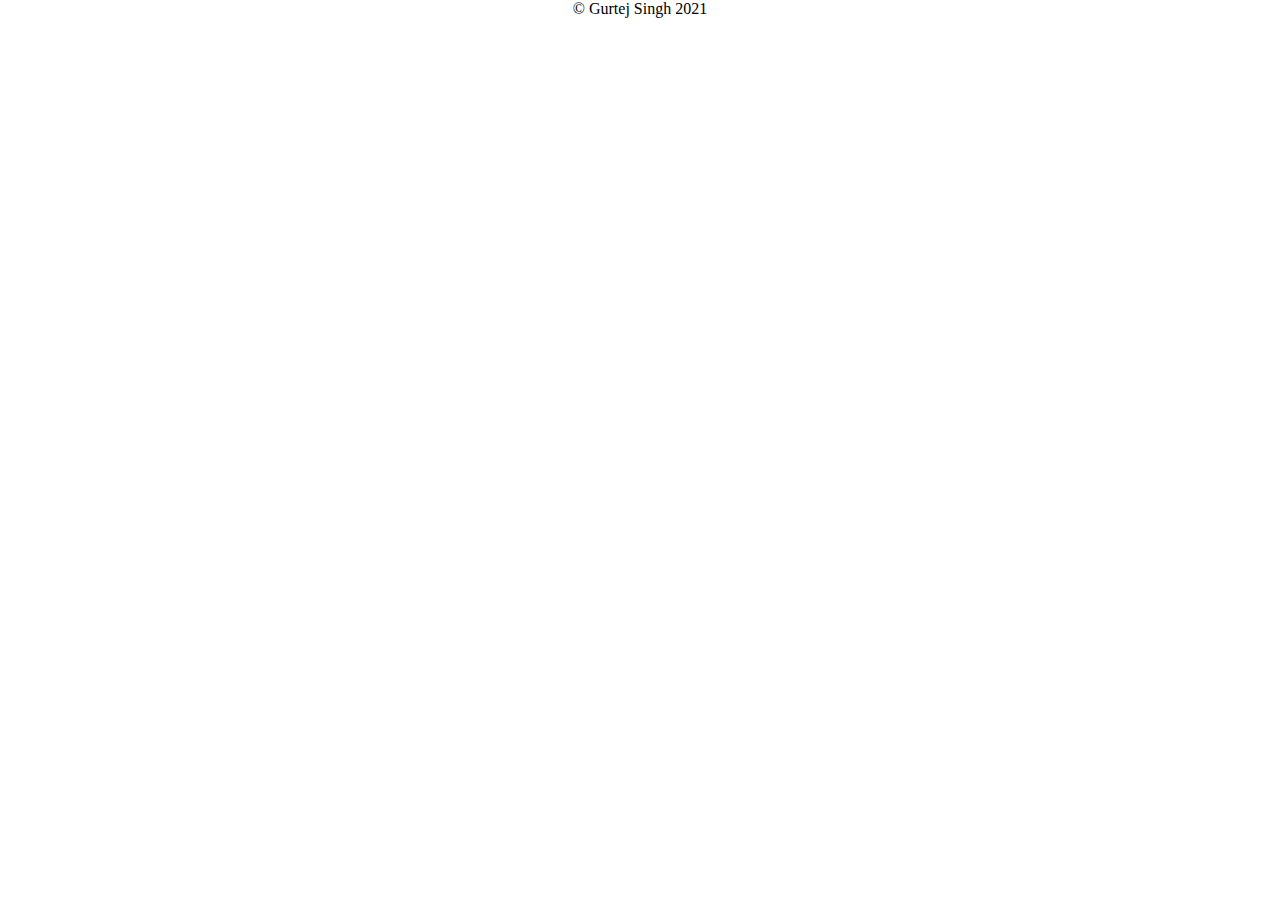
==== index.html @ 052fc452 "removing elements from html file" ====
<!DOCTYPE html>
<html lang="en">

<head>
    <meta charset="UTF-8">
    <meta http-equiv="X-UA-Compatible" content="IE=edge">
    <meta name="viewport" content="width=device-width, initial-scale=1.0">

    <!-- linked Font awesome library -->


    <!-- Linked Google fonts library -->

    <link rel="preconnect" href="https://fonts.googleapis.com">
    <link rel="preconnect" href="https://fonts.gstatic.com" crossorigin>
    <link href="https://fonts.googleapis.com/css2?family=Montserrat&display=swap" rel="stylesheet">

    <!-- linked Bulma library -->

    <link rel="stylesheet" href="https://cdn.jsdelivr.net/npm/bulma@0.9.3/css/bulma.min.css">

    <!-- Linked Css file -->

    <link rel="stylesheet" href="./assets/style.css" />

    <!-- Website Title -->

    <title>Weather Dashboard | Weatherex</title>
</head>

<body>



    <footer>
        <nav>
            <p>&copy; Gurtej Singh 2021</p>
        </nav>
    </footer>

    <!-- Linked library frameworks & API's -->

    <!-- Linked Bootstrap Library  -->

    <link href="https://cdn.jsdelivr.net/npm/bootstrap@5.1.3/dist/css/bootstrap.min.css" rel="stylesheet"
        integrity="sha384-1BmE4kWBq78iYhFldvKuhfTAU6auU8tT94WrHftjDbrCEXSU1oBoqyl2QvZ6jIW3" crossorigin="anonymous">

    <!-- Linked Moments.js library -->

    <script src="https://cdnjs.cloudflare.com/ajax/libs/moment.js/2.29.1/moment.min.js"
        integrity="sha512-qTXRIMyZIFb8iQcfjXWCO8+M5Tbc38Qi5WzdPOYZHIlZpzBHG3L3by84BBBOiRGiEb7KKtAOAs5qYdUiZiQNNQ=="
        crossorigin="anonymous" referrerpolicy="no-referrer"></script>

    <!-- Linked JavaScript file -->

    <script src="./assets/script.js"></script>

    <!-- Linked Jquery libary -->

    <script src="https://code.jquery.com/jquery-3.6.0.min.js"
        integrity="sha256-/xUj+3OJU5yExlq6GSYGSHk7tPXikynS7ogEvDej/m4=" crossorigin="anonymous"></script>


</body>

</html>
---- assets/style.css ----
* {
    margin: 0;
    padding: 0;
    box-sizing: border-box;
}
.search {
    display: flex;
    align-items: center;
    justify-content: center;
  }
  
  button {
    margin: 0.5em;
    border-radius: 50%;
    border: none;
    height: 44px;
    width: 44px;
    outline: none;
    background: transparent;
    color: #000;
    cursor: pointer;
    transition: 0.2s ease-in-out;
  }
  
  input.search-bar {
    border: none;
    outline: none;
    padding: 0.4em 1em;
    border-radius: 24px;
    background: #7c7c7c2b;
    color: #000;
    font-family: inherit;
    font-size: 105%;
    width: calc(100% - 100px);
  }

  button:hover {
    background: #7c7c7c6b;
    border-radius: 0px;
  }

header {
    background-color: black;
    color: white;
    text-align: center;
    padding: 10px;
}
#sideMenu {
    background-color: #f2f2f2;
    height: flex;
}
#sideMenu ul li {
    list-style: none;
    text-transform: capitalize;
}

#currentUVSpan {
    padding: 5px;
}

footer {
    display: block;
}

p {
    display: flex;
    justify-content: center;
    align-items: center;
}
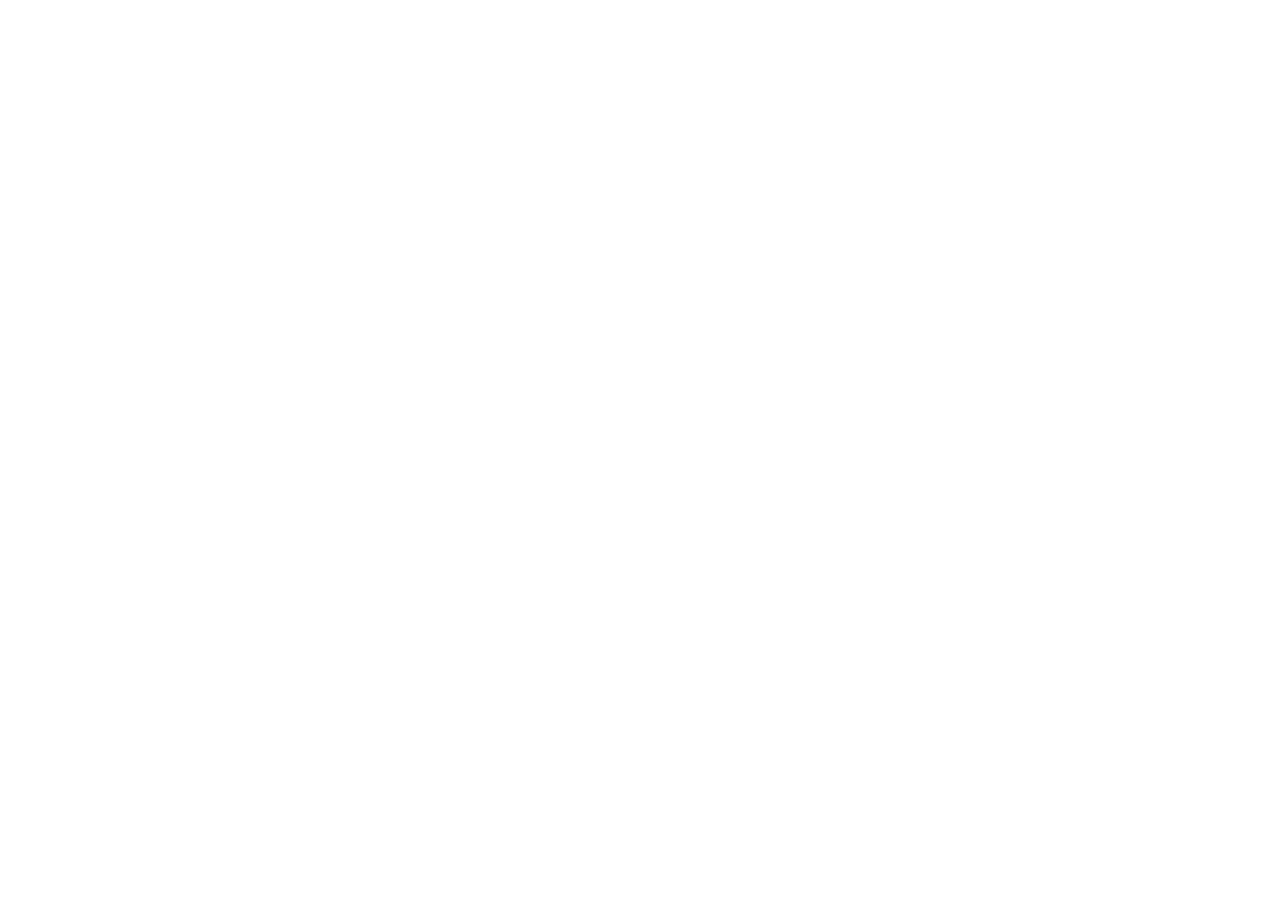
==== commit 21830f6c: "initialised html file" ====
--- a/index.html
+++ b/index.html
@@ -1,66 +1,12 @@
 <!DOCTYPE html>
 <html lang="en">
-
 <head>
     <meta charset="UTF-8">
     <meta http-equiv="X-UA-Compatible" content="IE=edge">
     <meta name="viewport" content="width=device-width, initial-scale=1.0">
-
-    <!-- linked Font awesome library -->
-
-
-    <!-- Linked Google fonts library -->
-
-    <link rel="preconnect" href="https://fonts.googleapis.com">
-    <link rel="preconnect" href="https://fonts.gstatic.com" crossorigin>
-    <link href="https://fonts.googleapis.com/css2?family=Montserrat&display=swap" rel="stylesheet">
-
-    <!-- linked Bulma library -->
-
-    <link rel="stylesheet" href="https://cdn.jsdelivr.net/npm/bulma@0.9.3/css/bulma.min.css">
-
-    <!-- Linked Css file -->
-
-    <link rel="stylesheet" href="./assets/style.css" />
-
-    <!-- Website Title -->
-
-    <title>Weather Dashboard | Weatherex</title>
+    <title>Document</title>
 </head>
-
 <body>
-
-
-
-    <footer>
-        <nav>
-            <p>&copy; Gurtej Singh 2021</p>
-        </nav>
-    </footer>
-
-    <!-- Linked library frameworks & API's -->
-
-    <!-- Linked Bootstrap Library  -->
-
-    <link href="https://cdn.jsdelivr.net/npm/bootstrap@5.1.3/dist/css/bootstrap.min.css" rel="stylesheet"
-        integrity="sha384-1BmE4kWBq78iYhFldvKuhfTAU6auU8tT94WrHftjDbrCEXSU1oBoqyl2QvZ6jIW3" crossorigin="anonymous">
-
-    <!-- Linked Moments.js library -->
-
-    <script src="https://cdnjs.cloudflare.com/ajax/libs/moment.js/2.29.1/moment.min.js"
-        integrity="sha512-qTXRIMyZIFb8iQcfjXWCO8+M5Tbc38Qi5WzdPOYZHIlZpzBHG3L3by84BBBOiRGiEb7KKtAOAs5qYdUiZiQNNQ=="
-        crossorigin="anonymous" referrerpolicy="no-referrer"></script>
-
-    <!-- Linked JavaScript file -->
-
-    <script src="./assets/script.js"></script>
-
-    <!-- Linked Jquery libary -->
-
-    <script src="https://code.jquery.com/jquery-3.6.0.min.js"
-        integrity="sha256-/xUj+3OJU5yExlq6GSYGSHk7tPXikynS7ogEvDej/m4=" crossorigin="anonymous"></script>
-
-
+    
 </body>
-
 </html>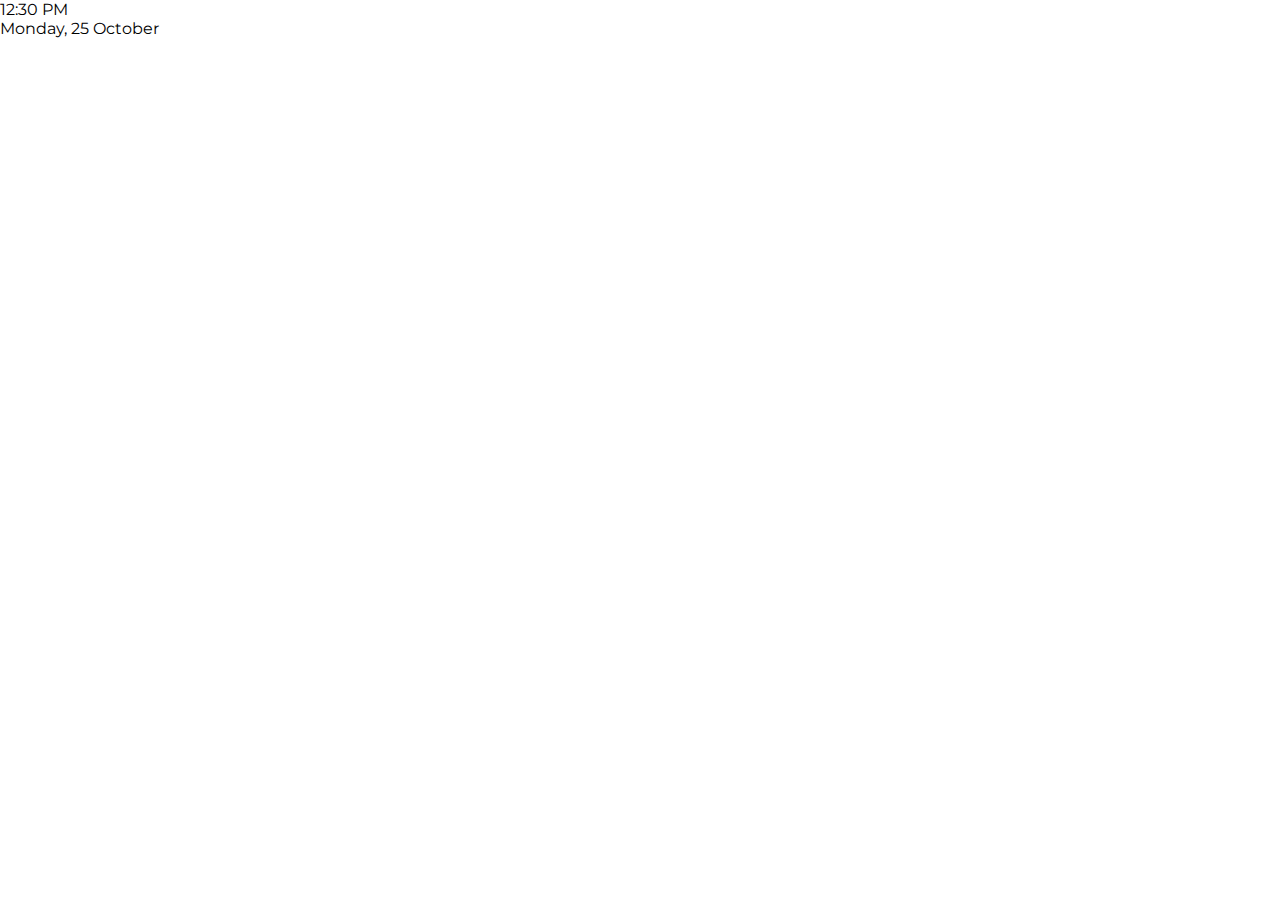
==== commit 6d94e24b: "added time and date dashboard" ====
--- a/index.html
+++ b/index.html
@@ -1,12 +1,47 @@
 <!DOCTYPE html>
 <html lang="en">
+
 <head>
     <meta charset="UTF-8">
     <meta http-equiv="X-UA-Compatible" content="IE=edge">
     <meta name="viewport" content="width=device-width, initial-scale=1.0">
-    <title>Document</title>
+
+    <!-- Linked css file -->
+
+    <link rel="stylesheet" href="/assets/style.css">
+
+    <!-- Linked Google fonts -->
+
+    <link rel="preconnect" href="https://fonts.googleapis.com">
+    <link rel="preconnect" href="https://fonts.gstatic.com" crossorigin>
+    <link href="https://fonts.googleapis.com/css2?family=Montserrat:wght@200&display=swap" rel="stylesheet">
+
+    <!-- Website title -->
+
+    <title>Weatherex | Weather Dashboard</title>
+
 </head>
+
 <body>
-    
-</body>
-</html>+
+     <!-- Time & date dashboard -->
+
+     <div class="container">
+        <div class="current-info">
+
+            <div class="date-container">
+                <div class="time" id="time">
+                    12:30 <span id="am-pm">PM</span>
+                </div>
+                <div class="date" id="date">
+                    Monday, 25 October
+                </div>
+
+
+                <!-- Weather side-bar -->
+
+                <div class="others" id="current-weather-items">
+
+
+                </div>
+            </div>--- a/assets/style.css
+++ b/assets/style.css
@@ -0,0 +1,14 @@
+*{
+    box-sizing: border-box;
+    margin:0;
+    padding:0;
+}
+
+body{
+    background-image: url('https://source.unsplash.com/1600x900/?landscape');
+    background-repeat: no-repeat;
+    background-size:cover;
+    overflow:hidden;
+    height: 100vh;
+    font-family: 'Montserrat', sans-serif;
+}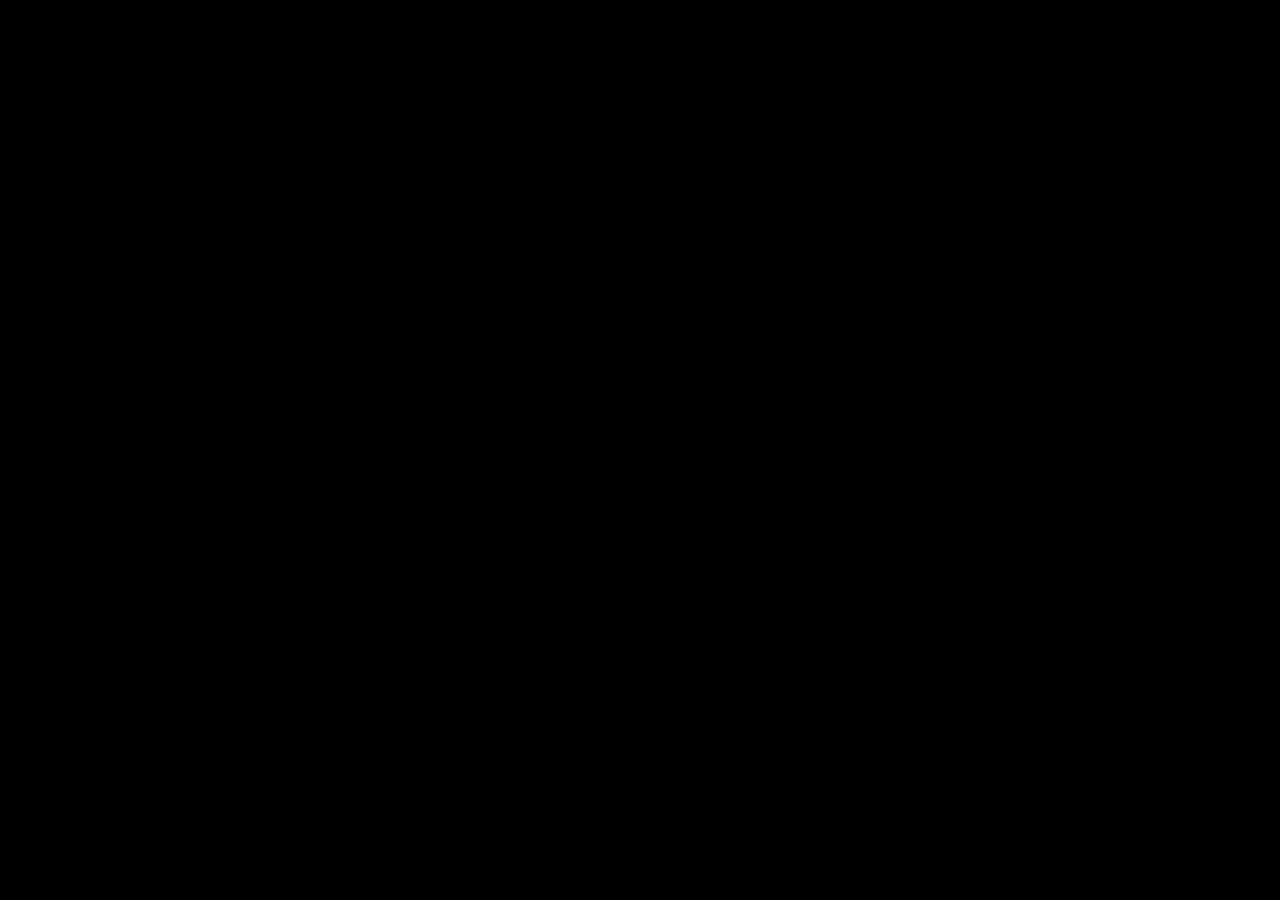
==== commit 92ce839c: "added elements to html file" ====
--- a/index.html
+++ b/index.html
@@ -24,9 +24,9 @@
 
 <body>
 
-     <!-- Time & date dashboard -->
+    <!-- Time & date dashboard -->
 
-     <div class="container">
+    <div class="container">
         <div class="current-info">
 
             <div class="date-container">
--- a/assets/style.css
+++ b/assets/style.css
@@ -11,4 +11,5 @@
     overflow:hidden;
     height: 100vh;
     font-family: 'Montserrat', sans-serif;
+    background-color: #000;
 }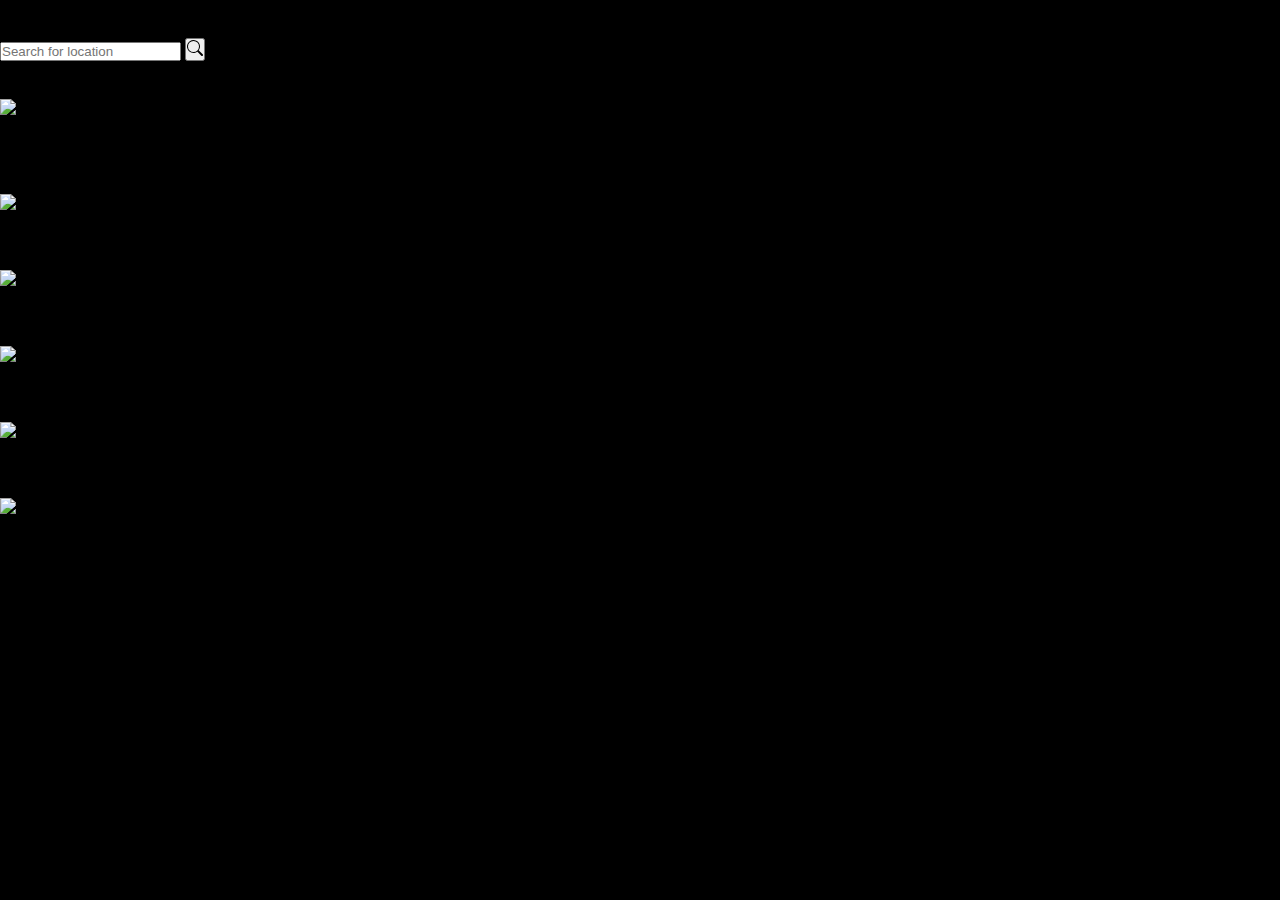
==== commit 0b50eccb: "added js link into html file" ====
--- a/index.html
+++ b/index.html
@@ -44,4 +44,97 @@
 
 
                 </div>
-            </div>+            </div>
+
+            <!-- Search input - weather locations -->
+
+            <form class="search-forecast">
+                <input id="weather-type" type="text" class="search-bar" placeholder="Search for location">
+                <button id="search-button">
+
+                    <svg xmlns="http://www.w3.org/2000/svg" width="16" height="16" fill="currentColor"
+                        class="bi bi-search" viewBox="0 0 16 16">
+                        <path
+                            d="M11.742 10.344a6.5 6.5 0 1 0-1.397 1.398h-.001c.03.04.062.078.098.115l3.85 3.85a1 1 0 0 0 1.415-1.414l-3.85-3.85a1.007 1.007 0 0 0-.115-.1zM12 6.5a5.5 5.5 0 1 1-11 0 5.5 5.5 0 0 1 11 0z" />
+                    </svg>
+                </button>
+            </form>
+
+            <!-- Country and time-zone location  -->
+
+            <div class="place-container">
+                <div class="time-zone" id="time-zone">ACDT/Adelaide</div>
+                <div id="country" class="country">AUS</div>
+            </div>
+        </div>
+    </div>
+
+    <!-- Future weather forecast -->
+
+    <div class="future-forecast">
+        <div class="today" id="current-temp">
+            <img src="http://openweathermap.org/img/wn/10d@2x.png" alt="weather icon" class="w-icon">
+            <div class="other">
+                <div class="day">Monday</div>
+                <div class="temp">Night - 25.6&#176; C</div>
+                <div class="temp">Day - 35.6&#176; C</div>
+            </div>
+        </div>
+
+        <!-- 7-day weather forecast -->
+
+        <div class="weather-forecast" id="weather-forecast">
+            <div class="weather-forecast-item">
+                <div class="day">Tue</div>
+                <img src="http://openweathermap.org/img/wn/10d@2x.png" alt="weather icon" class="w-icon">
+                <div class="temp">Night - 25.6&#176; C</div>
+                <div class="temp">Day - 35.6&#176; C</div>
+            </div>
+            <div class="weather-forecast-item">
+                <div class="day">Wed</div>
+                <img src="http://openweathermap.org/img/wn/10d@2x.png" alt="weather icon" class="w-icon">
+                <div class="temp">Night - 25.6&#176; C</div>
+                <div class="temp">Day - 35.6&#176; C</div>
+            </div>
+            <div class="weather-forecast-item">
+                <div class="day">Thur</div>
+                <img src="http://openweathermap.org/img/wn/10d@2x.png" alt="weather icon" class="w-icon">
+                <div class="temp">Night - 25.6&#176; C</div>
+                <div class="temp">Day - 35.6&#176; C</div>
+            </div>
+            <div class="weather-forecast-item">
+                <div class="day">Fri</div>
+                <img src="http://openweathermap.org/img/wn/10d@2x.png" alt="weather icon" class="w-icon">
+                <div class="temp">Night - 25.6&#176; C</div>
+                <div class="temp">Day - 35.6&#176; C</div>
+            </div>
+            <div class="weather-forecast-item">
+                <div class="day">Sat</div>
+                <img src="http://openweathermap.org/img/wn/10d@2x.png" alt="weather icon" class="w-icon">
+                <div class="temp">Night - 25.6&#176; C</div>
+                <div class="temp">Day - 35.6&#176; C</div>
+            </div>
+
+        </div>
+    </div>
+
+    <!-- Linked JavaScript file -->
+
+    <script src="./assets/script.js"></script>
+
+    <!-- Linked Bootstrap Library  -->
+
+    <link href="https://cdn.jsdelivr.net/npm/bootstrap@5.1.3/dist/css/bootstrap.min.css" rel="stylesheet"
+        integrity="sha384-1BmE4kWBq78iYhFldvKuhfTAU6auU8tT94WrHftjDbrCEXSU1oBoqyl2QvZ6jIW3" crossorigin="anonymous">
+
+    <!-- Linked Moments.js library -->
+
+    <script src="https://cdnjs.cloudflare.com/ajax/libs/moment.js/2.29.1/moment.min.js"
+        integrity="sha512-qTXRIMyZIFb8iQcfjXWCO8+M5Tbc38Qi5WzdPOYZHIlZpzBHG3L3by84BBBOiRGiEb7KKtAOAs5qYdUiZiQNNQ=="
+        crossorigin="anonymous" referrerpolicy="no-referrer"></script>
+
+
+
+</body>
+
+</html>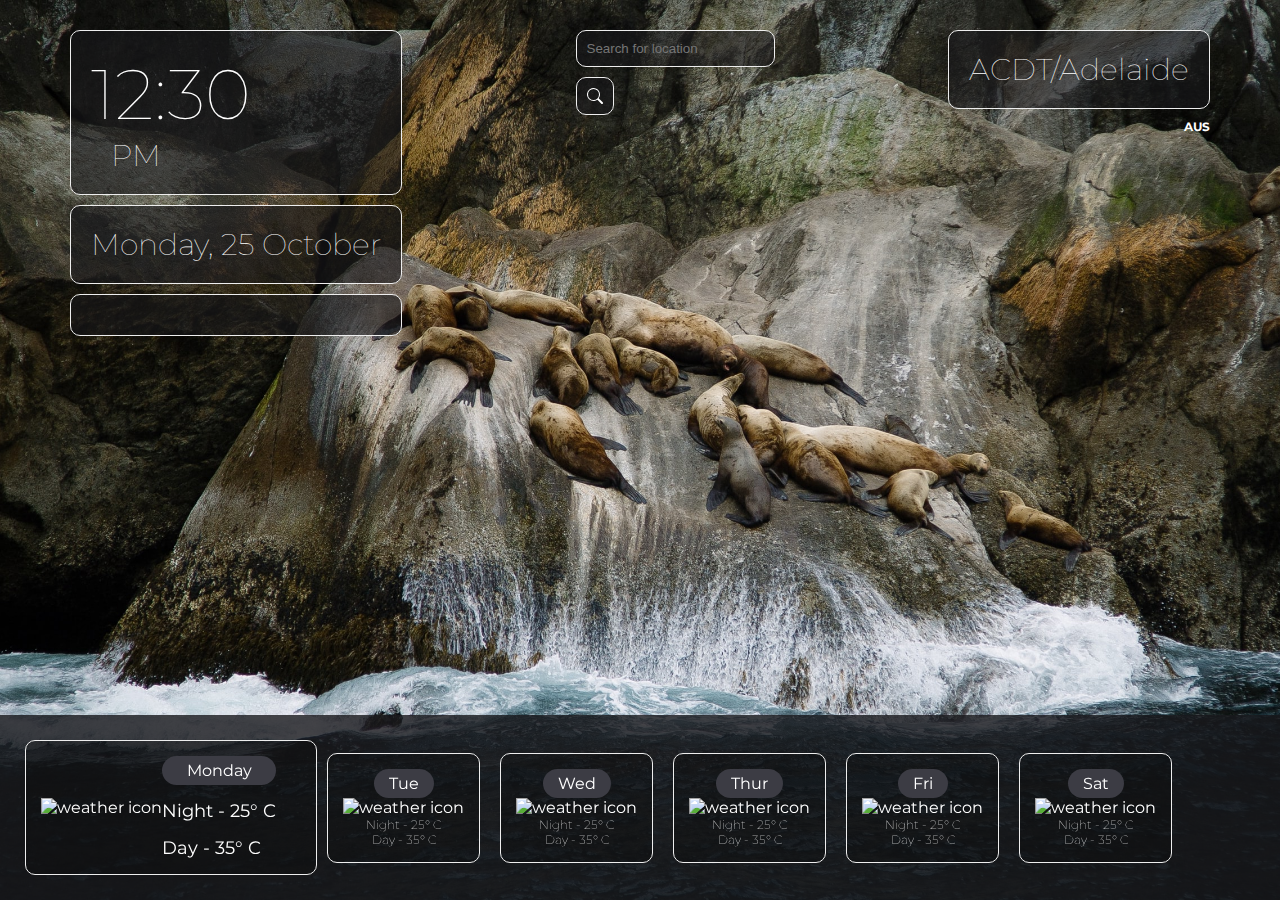
==== commit 2c0bfa18: "changed api key" ====
--- a/index.html
+++ b/index.html
@@ -76,8 +76,8 @@
             <img src="http://openweathermap.org/img/wn/10d@2x.png" alt="weather icon" class="w-icon">
             <div class="other">
                 <div class="day">Monday</div>
-                <div class="temp">Night - 25.6&#176; C</div>
-                <div class="temp">Day - 35.6&#176; C</div>
+                <div class="temp">Night - 25&#176; C</div>
+                <div class="temp">Day - 35&#176; C</div>
             </div>
         </div>
 
@@ -87,32 +87,32 @@
             <div class="weather-forecast-item">
                 <div class="day">Tue</div>
                 <img src="http://openweathermap.org/img/wn/10d@2x.png" alt="weather icon" class="w-icon">
-                <div class="temp">Night - 25.6&#176; C</div>
-                <div class="temp">Day - 35.6&#176; C</div>
+                <div class="temp">Night - 25&#176; C</div>
+                <div class="temp">Day - 35&#176; C</div>
             </div>
             <div class="weather-forecast-item">
                 <div class="day">Wed</div>
                 <img src="http://openweathermap.org/img/wn/10d@2x.png" alt="weather icon" class="w-icon">
-                <div class="temp">Night - 25.6&#176; C</div>
-                <div class="temp">Day - 35.6&#176; C</div>
+                <div class="temp">Night - 25&#176; C</div>
+                <div class="temp">Day - 35&#176; C</div>
             </div>
             <div class="weather-forecast-item">
                 <div class="day">Thur</div>
                 <img src="http://openweathermap.org/img/wn/10d@2x.png" alt="weather icon" class="w-icon">
-                <div class="temp">Night - 25.6&#176; C</div>
-                <div class="temp">Day - 35.6&#176; C</div>
+                <div class="temp">Night - 25&#176; C</div>
+                <div class="temp">Day - 35&#176; C</div>
             </div>
             <div class="weather-forecast-item">
                 <div class="day">Fri</div>
                 <img src="http://openweathermap.org/img/wn/10d@2x.png" alt="weather icon" class="w-icon">
-                <div class="temp">Night - 25.6&#176; C</div>
-                <div class="temp">Day - 35.6&#176; C</div>
+                <div class="temp">Night - 25&#176; C</div>
+                <div class="temp">Day - 35&#176; C</div>
             </div>
             <div class="weather-forecast-item">
                 <div class="day">Sat</div>
                 <img src="http://openweathermap.org/img/wn/10d@2x.png" alt="weather icon" class="w-icon">
-                <div class="temp">Night - 25.6&#176; C</div>
-                <div class="temp">Day - 35.6&#176; C</div>
+                <div class="temp">Night - 25&#176; C</div>
+                <div class="temp">Day - 35&#176; C</div>
             </div>
 
         </div>
--- a/assets/style.css
+++ b/assets/style.css
@@ -5,11 +5,241 @@
 }
 
 body{
-    background-image: url('https://source.unsplash.com/1600x900/?landscape');
+    /* background-image: url('https://source.unsplash.com/1600x900/?landscape'); */
+    background-image: url('/daniel-tong-dxYdPSuBr-U-unsplash.jpg');
     background-repeat: no-repeat;
     background-size:cover;
     overflow:hidden;
     height: 100vh;
     font-family: 'Montserrat', sans-serif;
     background-color: #000;
+}
+
+.container {
+    padding: 20px 70px;
+    color:#000000;
+}
+
+.time, .date {
+    color: #fff;
+    display: flex;
+    flex-direction: column;
+    background: rgba(24,24,27, 0.6);
+    padding:20px;
+    border-radius: 10px;
+    margin: 10px 0;
+    border: 1px solid #eee;
+}
+
+.country {
+    color: #fff;
+}
+
+.time-zone {
+    color: #fff;
+    display: flex;
+    flex-direction: column;
+    background: rgba(24,24,27, 0.6);
+    padding:20px;
+    border-radius: 10px;
+    margin: 10px 0;
+    border: 1px solid #eee;
+}
+
+.current-info {
+    display: flex;
+    justify-content: space-between;
+    flex-wrap: wrap;
+}
+.date-container {
+    font-weight: 100;
+}
+.date-container .time {
+    font-size: 70px;
+}
+
+.date-container #am-pm {
+    font-size: 30px;
+    margin-left: 20px;
+}
+
+.date-container .date {
+    font-size: 30px;
+}
+
+.place-container {
+    text-align: end;
+}
+
+.place-container .time-zone {
+    font-size: 30px;
+    font-weight: 100;
+}
+
+.place-container .country {
+    font-size: 12px;
+    font-weight: 700;
+}
+
+.current-info .others {
+    color: #fff;
+    display: flex;
+    flex-direction: column;
+    background: rgba(24,24,27, 0.6);
+    padding:20px;
+    border-radius: 10px;
+    margin: 10px 0;
+    border: 1px solid #eee;
+}
+
+button, #search-button {
+    color: #fff;
+    display: flex;
+    background: rgba(24,24,27, 0.6);
+    padding:10px;
+    border-radius: 10px;
+    margin: 10px 0;
+    border: 1px solid #eee;
+  }
+  
+  input.search-bar {
+    color: #fff;
+    display: flex;
+    flex-direction: column;
+    background: rgba(24,24,27, 0.6);
+    padding:10px;
+    border-radius: 10px;
+    margin: 10px 0;
+    border: 1px solid #eee;
+  }
+  
+  button:hover {
+    background: transparent
+  }
+
+.current-info .others .weather-item {
+    display: flex;
+    justify-content: space-between;
+}
+
+
+.future-forecast {
+    background: rgba(24,24,27,0.8);
+    padding: 25px;
+    position: fixed;
+    bottom: 0;
+    display: flex;
+    color:white;
+    width: 100%;
+    align-items: center;
+    justify-content: center;
+    overflow-y: hidden;
+}
+
+.future-forecast .today {
+    display: flex;
+    align-items: center;
+    justify-content: center;
+    border: 1px solid #eee;
+    border-radius: 10px;
+    padding:15px;
+    padding-right: 40px;
+    border-radius: 10px;
+    background: rgba(0,0,0,0.2)
+}
+
+.future-forecast .today .day {
+    padding: 5px 15px;
+    background: #3c3c44;
+    border-radius: 50px;
+    text-align: center;
+}
+
+.future-forecast .today .temp {
+    font-size: 18px;
+    padding-top: 15px;
+}
+
+.future-forecast .weather-forecast {
+    display: flex;
+}
+
+.weather-forecast .weather-forecast-item {
+    display: flex;
+    flex-direction: column;
+    align-items: center;
+    justify-content: center;
+    margin: 0 10px;
+    border: 1px solid #eee;
+    padding: 15px;
+    border-radius: 10px;
+    background: rgba(0,0,0,0.2)
+}
+
+.weather-forecast .weather-forecast-item .day {
+    padding: 5px 15px;
+    background: #3C3C44;
+    border-radius: 50px;
+    text-align: center;
+}
+
+.weather-forecast .weather-forecast-item .temp {
+    font-weight: 100;
+    font-size: 12px;
+}
+
+
+@media only screen and  (max-width:730px) {
+    
+    .container {
+        padding: 20px;
+    }
+    
+    .future-forecast {
+        justify-content: start;
+        align-items: none;
+        overflow-y: scroll;
+    }
+
+    .future-forecast .today .temp { 
+        font-size: 16px;
+    }
+
+    .date-container .time {
+        font-size: 50px;
+    }
+
+    .date-container #am-pm {
+        font-size: 20px;
+    }
+
+    .date-container .date {
+        font-size: 20px;
+    }
+
+    .place-container {
+        text-align: end;
+        margin-top: 15px;
+    }
+
+    .place-container .time-zone {
+        font-size: 20px;
+    }
+
+    .current-info .others {
+        padding: 12px;
+    }
+
+    .current-info .others .weather-item {
+        font-size: 14px;
+    }
+
+}
+
+@media only screen and (max-width: 1400px) {
+    .future-forecast{
+        justify-content: start;
+        align-items: none;
+        overflow-x: scroll;
+    }
 }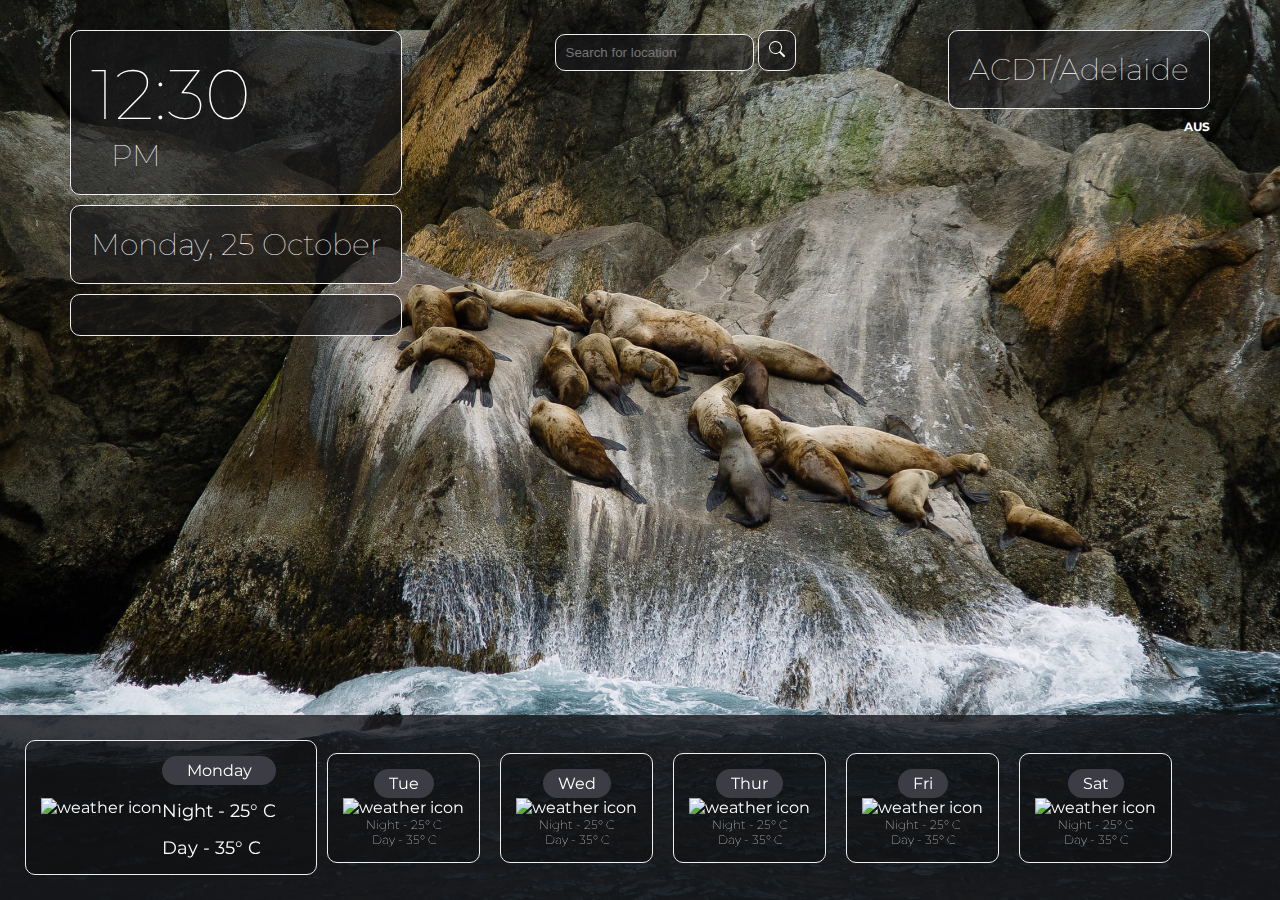
==== commit 4d6c537f: "search button moved next to search bar" ====
--- a/index.html
+++ b/index.html
@@ -8,7 +8,7 @@
 
     <!-- Linked css file -->
 
-    <link rel="stylesheet" href="/assets/style.css">
+    <link rel="stylesheet" href="assets/style.css">
 
     <!-- Linked Google fonts -->
 
--- a/assets/style.css
+++ b/assets/style.css
@@ -94,7 +94,7 @@
 
 button, #search-button {
     color: #fff;
-    display: flex;
+    /* display: flex; */
     background: rgba(24,24,27, 0.6);
     padding:10px;
     border-radius: 10px;
@@ -104,8 +104,8 @@
   
   input.search-bar {
     color: #fff;
-    display: flex;
-    flex-direction: column;
+    /* display: flex;
+    flex-direction: column; */
     background: rgba(24,24,27, 0.6);
     padding:10px;
     border-radius: 10px;
